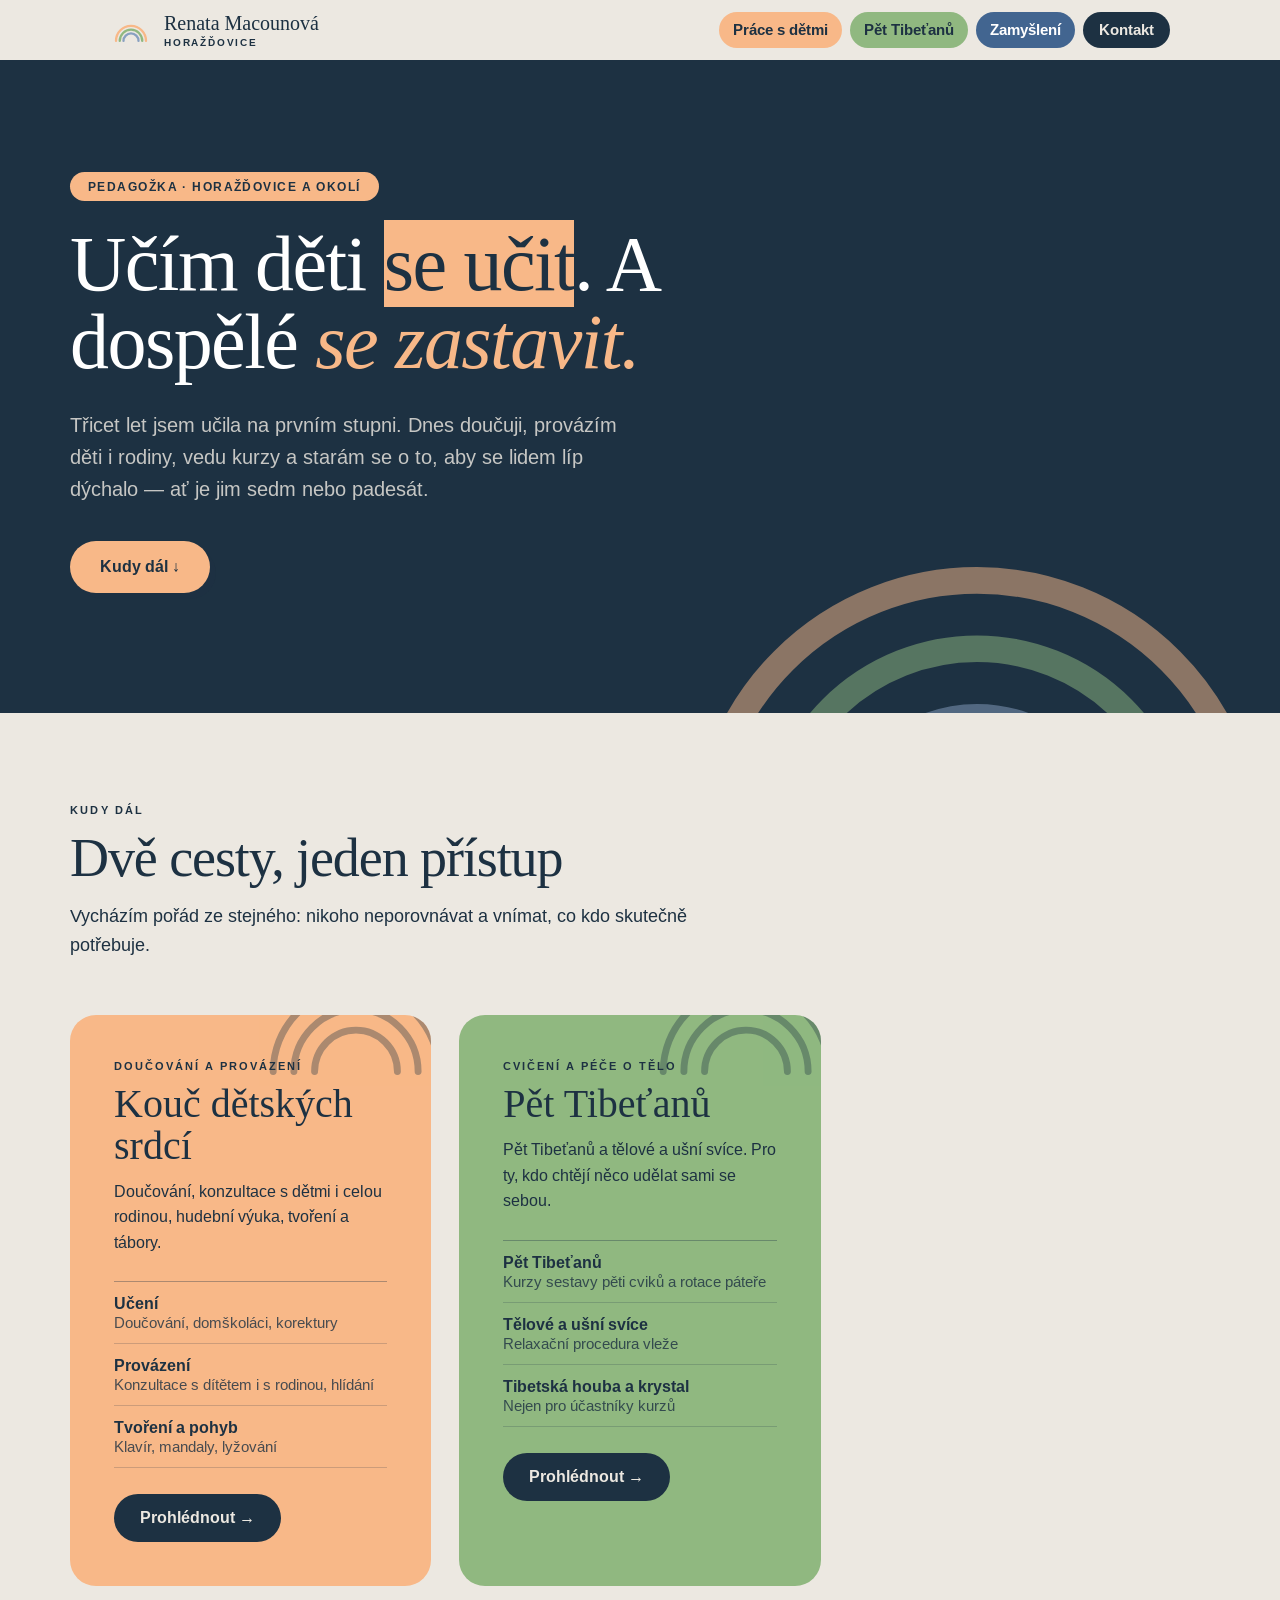
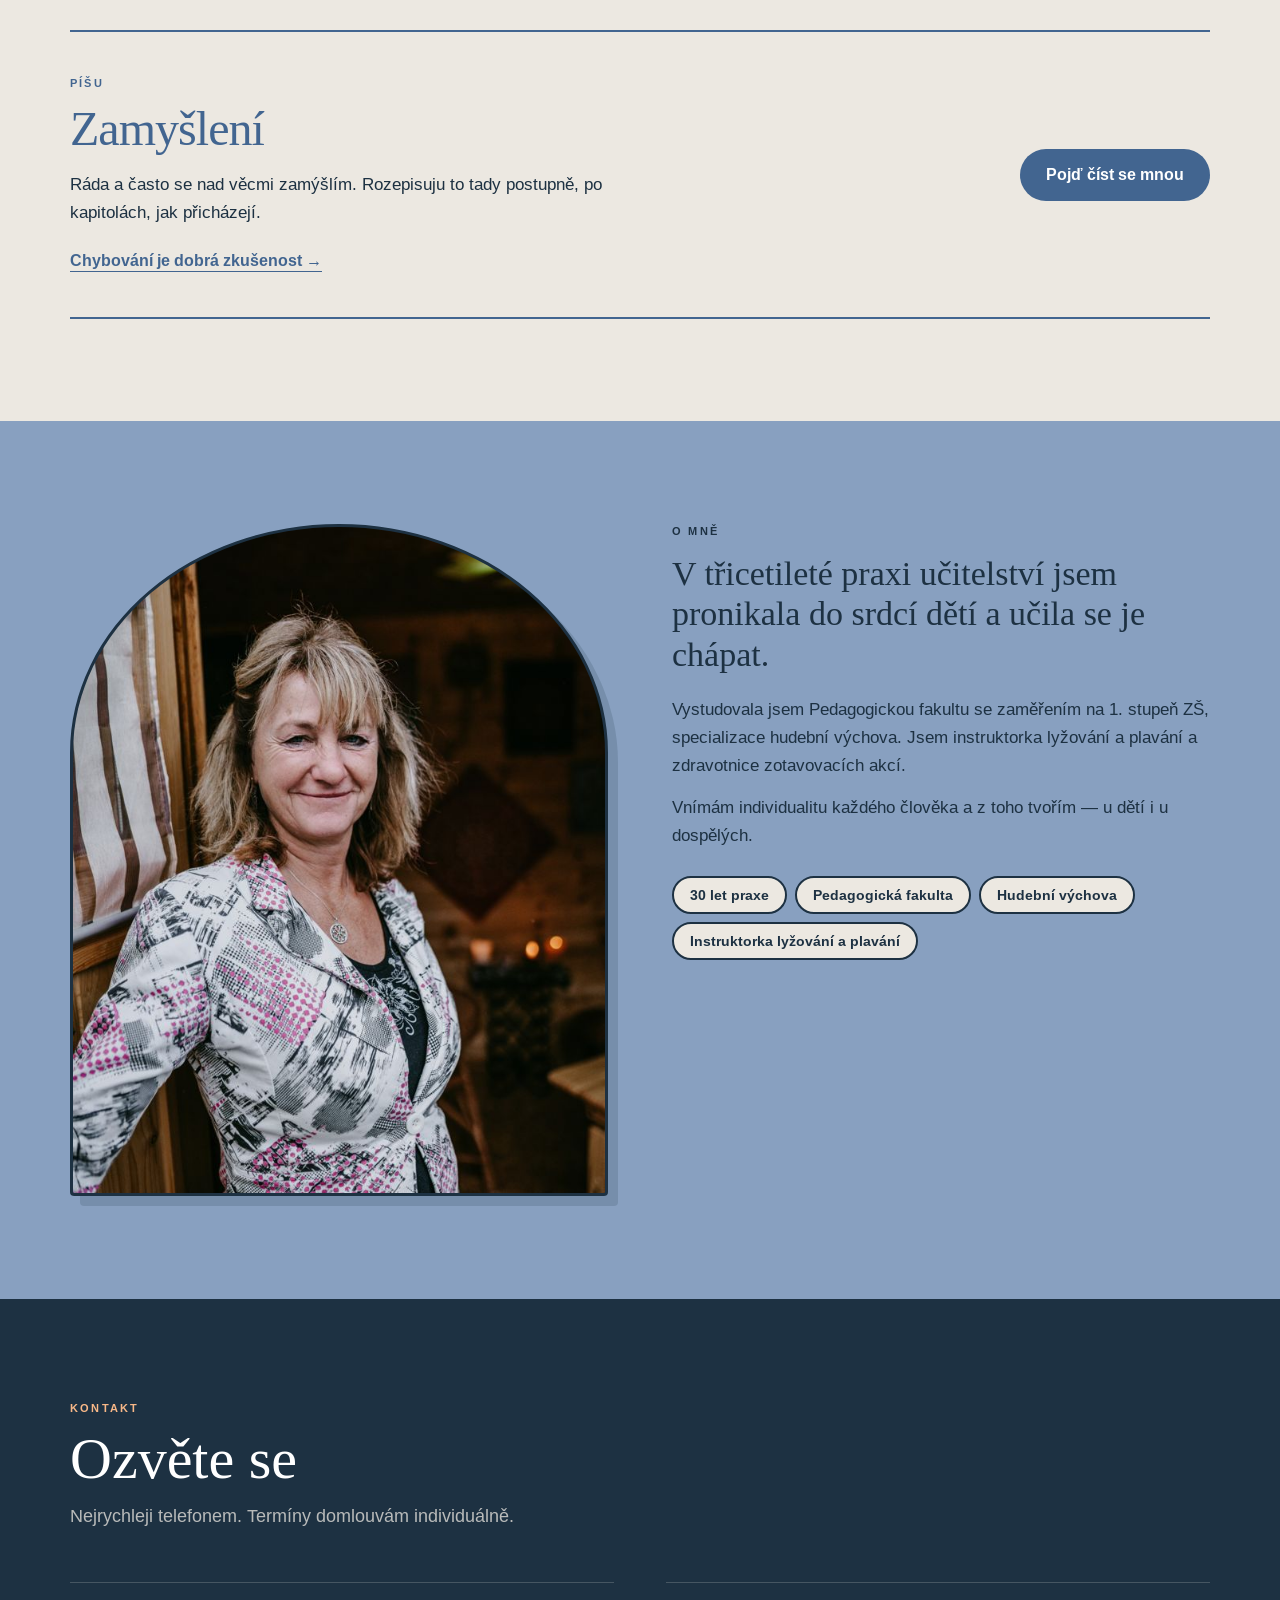
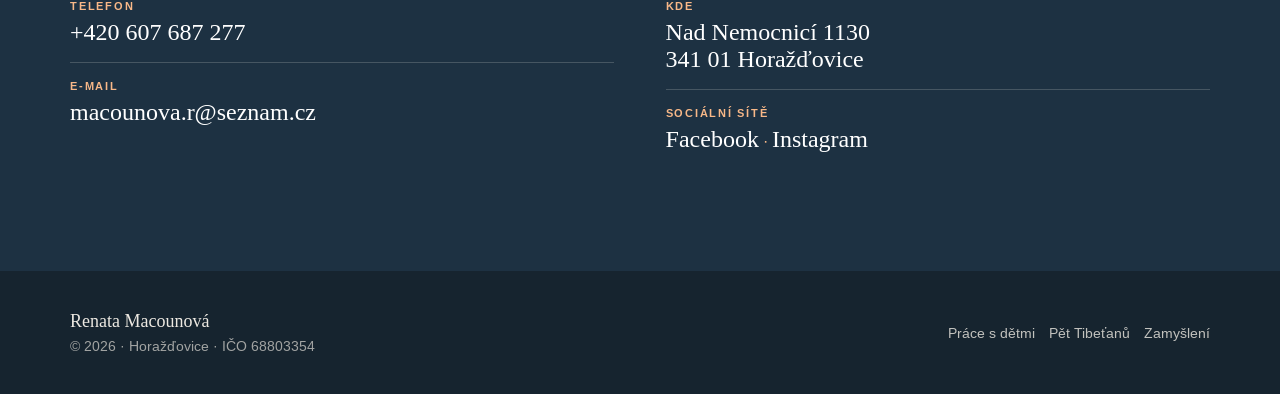
==== index.html @ 1b12e9e0 "Add Chybování excerpt and rename third-book excerpt section" ====
<!DOCTYPE html>
<html lang="cs">
<head>
<meta charset="utf-8">
<meta name="viewport" content="width=device-width, initial-scale=1">
<title>Renata Macounová — Horažďovice</title>
<meta name="description" content="Renata Macounová, Horažďovice. Doučování a provázení dětí, konzultace pro rodiny, kurzy Pěti Tibeťanů a tělové svíce. 30 let pedagogické praxe.">
<link rel="canonical" href="https://renatamacounova.cz/">
<meta property="og:title" content="Renata Macounová — Horažďovice">
<meta property="og:description" content="Renata Macounová, Horažďovice. Doučování a provázení dětí, konzultace pro rodiny, kurzy Pěti Tibeťanů a tělové svíce. 30 let pedagogické praxe.">
<meta property="og:url" content="https://renatamacounova.cz/">
<meta property="og:type" content="website">
<link rel="preconnect" href="https://fonts.googleapis.com">
<link rel="preconnect" href="https://fonts.gstatic.com" crossorigin>
<link href="https://fonts.googleapis.com/css2?family=Tinos:ital,wght@0,400;0,700;1,400;1,700&family=Arimo:wght@400;500;600;700&display=swap" rel="stylesheet">
<link rel="stylesheet" href="/assets/css/style.css">
</head>
<body>
<div class="view" data-view="home">

<div>
  <nav style="position:sticky;top:0;z-index:60;background:#ECE8E1;border-bottom:2px solid #1D3142">
    <div style="max-width:1140px;margin:0 auto;padding:12px clamp(18px,4vw,40px);display:flex;align-items:center;justify-content:space-between;gap:20px;flex-wrap:wrap">
      <a href="/" style="display:flex;align-items:center;gap:12px">
        <svg viewBox="0 0 200 120" style="width:42px;height:25px;flex:none" aria-hidden="true">
          <g fill="none" stroke-width="11" stroke-linecap="round">
            <path d="M28 110 A72 72 0 0 1 172 110" stroke="#F8B888"></path>
            <path d="M46 110 A54 54 0 0 1 154 110" stroke="#90B880"></path>
            <path d="M64 110 A36 36 0 0 1 136 110" stroke="#88A0C0"></path>
          </g>
        </svg>
        <span style="font-family:Tinos,serif;font-size:20px;line-height:1.1">Renata Macounová<span style="display:block;font-family:Arimo,sans-serif;font-size:10px;font-weight:700;letter-spacing:.18em;text-transform:uppercase;margin-top:3px">Horažďovice</span></span>
      </a>
      <ul style="display:flex;align-items:center;gap:8px;flex-wrap:wrap">
        <li><a href="/kouc-detskych-srdci/" style="display:block;padding:9px 14px;font-size:14.5px;font-weight:600;border-radius:100px;background:#F8B888">Práce s dětmi</a></li>
        <li><a href="/pet-tibetanu/" style="display:block;padding:9px 14px;font-size:14.5px;font-weight:600;border-radius:100px;background:#90B880">Pět Tibeťanů</a></li>
        <li><a href="/zamysleni/" style="display:block;padding:9px 14px;font-size:14.5px;font-weight:600;border-radius:100px;background:#426590;color:#fff">Zamyšlení</a></li>
        <li><a href="#kontakt-h" style="display:block;padding:9px 16px;font-size:14.5px;font-weight:600;border-radius:100px;background:#1D3142;color:#ECE8E1">Kontakt</a></li>
      </ul>
    </div>
  </nav>

  <header style="background:#1D3142;color:#ECE8E1;position:relative;overflow:hidden;padding:clamp(56px,9vw,110px) clamp(20px,5vw,48px) clamp(64px,10vw,120px)">
    <svg viewBox="0 0 200 120" style="position:absolute;right:-6vw;bottom:-14vw;width:min(760px,62vw);opacity:.5;pointer-events:none" aria-hidden="true">
        <g fill="none" stroke-width="7" stroke-linecap="round">
          <path d="M28 110 A72 72 0 0 1 172 110" stroke="#F8B888"></path>
          <path d="M46 110 A54 54 0 0 1 154 110" stroke="#90B880"></path>
          <path d="M64 110 A36 36 0 0 1 136 110" stroke="#88A0C0"></path>
        </g>
      </svg>
    
    <div style="max-width:1140px;margin:0 auto;position:relative;z-index:2">
      <span style="display:inline-block;background:#F8B888;color:#1D3142;border-radius:100px;padding:7px 18px;font-size:12px;font-weight:700;letter-spacing:.12em;text-transform:uppercase;margin-bottom:24px">Pedagožka · Horažďovice a okolí</span>
      <h1 style="font-family:Tinos,serif;font-weight:400;font-size:clamp(38px,7.4vw,78px);line-height:1;letter-spacing:-.02em;max-width:16ch;color:#fff">Učím děti <span style="background:#F8B888;color:#1D3142">se učit</span>. A dospělé <em style="color:#F8B888">se zastavit.</em></h1>
      <p style="font-size:clamp(17px,2vw,20px);line-height:1.6;max-width:52ch;color:rgba(236,232,225,.82);margin-top:28px">Třicet let jsem učila na prvním stupni. Dnes doučuji, provázím děti i rodiny, vedu kurzy a starám se o to, aby se lidem líp dýchalo — ať je jim sedm nebo padesát.</p>
      <a href="#vetve" style="display:inline-block;margin-top:36px;background:#F8B888;color:#1D3142;padding:16px 30px;font-weight:700;font-size:16px;border-radius:100px;box-shadow:6px 6px 0 rgba(29,49,66,.22)">Kudy dál ↓</a>
    </div>
  </header>

  <section id="vetve" style="padding:clamp(52px,7vw,92px) clamp(20px,5vw,48px) 0">
    <div style="max-width:1140px;margin:0 auto">
      <div style="max-width:640px">
        <div style="font-size:11px;font-weight:700;letter-spacing:.2em;text-transform:uppercase;margin-bottom:14px">Kudy dál</div>
        <h2 style="font-family:Tinos,serif;font-weight:400;font-size:clamp(30px,5.2vw,54px);line-height:1.02;letter-spacing:-.02em">Dvě cesty, jeden přístup</h2>
        <p style="font-size:17.5px;line-height:1.65;margin-top:16px">Vycházím pořád ze stejného: nikoho neporovnávat a vnímat, co kdo skutečně potřebuje.</p>
      </div>
    </div>
  </section>

  <section style="padding:clamp(36px,5vw,56px) clamp(20px,5vw,48px) clamp(56px,8vw,104px)">
    <div style="max-width:1140px;margin:0 auto;display:grid;grid-template-columns:repeat(auto-fit,minmax(min(320px,100%),1fr));gap:clamp(18px,2.4vw,28px)">
      <article style="background:#F8B888;padding:clamp(28px,3.6vw,44px);display:flex;flex-direction:column;position:relative;overflow:hidden;border-radius:26px">
        <svg viewBox="0 0 200 120" style="position:absolute;right:-40px;top:-70px;width:230px;opacity:.35;pointer-events:none" aria-hidden="true"><g fill="none" stroke="#1D3142" stroke-width="6" stroke-linecap="round"><path d="M28 110 A72 72 0 0 1 172 110"></path><path d="M46 110 A54 54 0 0 1 154 110"></path><path d="M64 110 A36 36 0 0 1 136 110"></path></g></svg>
        <div style="font-size:11px;font-weight:700;letter-spacing:.18em;text-transform:uppercase;position:relative">Doučování a provázení</div>
        <h3 style="font-family:Tinos,serif;font-weight:400;font-size:clamp(28px,3.6vw,40px);line-height:1.04;margin-top:10px;position:relative">Kouč dětských srdcí</h3>
        <p style="font-size:16px;line-height:1.6;margin-top:12px;max-width:36ch">Doučování, konzultace s dětmi i celou rodinou, hudební výuka, tvoření a tábory.</p>
        <ul style="display:flex;flex-direction:column;margin-top:26px;border-top:1.5px solid rgba(29,49,66,.35)">
          <li style="padding:12px 0;border-bottom:1.5px solid rgba(29,49,66,.2)"><strong style="font-size:15.5px">Učení</strong><span style="display:block;font-size:14.5px;opacity:.8">Doučování, domškoláci, korektury</span></li>
          <li style="padding:12px 0;border-bottom:1.5px solid rgba(29,49,66,.2)"><strong style="font-size:15.5px">Provázení</strong><span style="display:block;font-size:14.5px;opacity:.8">Konzultace s dítětem i s rodinou, hlídání</span></li>
          <li style="padding:12px 0;border-bottom:1.5px solid rgba(29,49,66,.2)"><strong style="font-size:15.5px">Tvoření a pohyb</strong><span style="display:block;font-size:14.5px;opacity:.8">Klavír, mandaly, lyžování</span></li>
        </ul>
        <a href="/kouc-detskych-srdci/" style="margin-top:26px;align-self:flex-start;background:#1D3142;color:#ECE8E1;padding:14px 26px;font-weight:700;font-size:15.5px;border-radius:100px">Prohlédnout →</a>
      </article>
      <article style="background:#90B880;padding:clamp(28px,3.6vw,44px);display:flex;flex-direction:column;position:relative;overflow:hidden;border-radius:26px">
        <svg viewBox="0 0 200 120" style="position:absolute;right:-40px;top:-70px;width:230px;opacity:.35;pointer-events:none" aria-hidden="true"><g fill="none" stroke="#1D3142" stroke-width="6" stroke-linecap="round"><path d="M28 110 A72 72 0 0 1 172 110"></path><path d="M46 110 A54 54 0 0 1 154 110"></path><path d="M64 110 A36 36 0 0 1 136 110"></path></g></svg>
        <div style="font-size:11px;font-weight:700;letter-spacing:.18em;text-transform:uppercase;position:relative">Cvičení a péče o tělo</div>
        <h3 style="font-family:Tinos,serif;font-weight:400;font-size:clamp(28px,3.6vw,40px);line-height:1.04;margin-top:10px;position:relative">Pět Tibeťanů</h3>
        <p style="font-size:16px;line-height:1.6;margin-top:12px;max-width:36ch">Pět Tibeťanů a tělové a ušní svíce. Pro ty, kdo chtějí něco udělat sami se sebou.</p>
        <ul style="display:flex;flex-direction:column;margin-top:26px;border-top:1.5px solid rgba(29,49,66,.35)">
          <li style="padding:12px 0;border-bottom:1.5px solid rgba(29,49,66,.2)"><strong style="font-size:15.5px">Pět Tibeťanů</strong><span style="display:block;font-size:14.5px;opacity:.8">Kurzy sestavy pěti cviků a rotace páteře</span></li>
          <li style="padding:12px 0;border-bottom:1.5px solid rgba(29,49,66,.2)"><strong style="font-size:15.5px">Tělové a ušní svíce</strong><span style="display:block;font-size:14.5px;opacity:.8">Relaxační procedura vleže</span></li>
          <li style="padding:12px 0;border-bottom:1.5px solid rgba(29,49,66,.2)"><strong style="font-size:15.5px">Tibetská houba a krystal</strong><span style="display:block;font-size:14.5px;opacity:.8">Nejen pro účastníky kurzů</span></li>
        </ul>
        <a href="/pet-tibetanu/" style="margin-top:26px;align-self:flex-start;background:#1D3142;color:#ECE8E1;padding:14px 26px;font-weight:700;font-size:15.5px;border-radius:100px">Prohlédnout →</a>
      </article>
      <aside class="reading-banner" aria-labelledby="reading-title">
        <div><div class="reading-label">Píšu</div><h2 id="reading-title">Zamyšlení</h2><p>Ráda a často se nad věcmi zamýšlím. Rozepisuju to tady postupně, po kapitolách, jak přicházejí.</p><a class="reading-latest" href="/zamysleni/chybovani-je-dobra-zkusenost/">Chybování je dobrá zkušenost →</a></div>
        <a class="reading-button" href="/zamysleni/">Pojď číst se mnou</a>
      </aside>
    </div>
  </section>

  <section style="background:#88A0C0;padding:clamp(56px,8vw,104px) clamp(20px,5vw,48px)">
    <div style="max-width:1140px;margin:0 auto;display:grid;grid-template-columns:repeat(auto-fit,minmax(280px,1fr));gap:clamp(28px,5vw,64px);align-items:start">
      <div style="border-radius:50% 50% 4px 4px / 34% 34% 4px 4px;overflow:hidden;aspect-ratio:4/5;background:#1D3142;border:3px solid #1D3142;box-shadow:10px 10px 0 rgba(29,49,66,.16)">
        <img src="/assets/img/renata-macounova.jpg" alt="Renata Macounová" style="width:100%;height:100%;object-fit:cover">
      </div>
      <div>
        <div style="font-size:11px;font-weight:700;letter-spacing:.2em;text-transform:uppercase;margin-bottom:16px">O mně</div>
        <p style="font-family:Tinos,serif;font-size:clamp(23px,3.2vw,34px);line-height:1.2">V třicetileté praxi učitelství jsem pronikala do srdcí dětí a učila se je chápat.</p>
        <p style="font-size:17px;line-height:1.65;margin-top:20px">Vystudovala jsem Pedagogickou fakultu se zaměřením na 1. stupeň ZŠ, specializace hudební výchova. Jsem instruktorka lyžování a plavání a zdravotnice zotavovacích akcí.</p>
        <p style="font-size:17px;line-height:1.65;margin-top:14px">Vnímám individualitu každého člověka a z toho tvořím — u dětí i u dospělých.</p>
        <div style="display:flex;flex-wrap:wrap;gap:8px;margin-top:26px">
          <span style="background:#ECE8E1;padding:9px 16px;font-size:14px;font-weight:700;border-radius:100px;border:2px solid #1D3142">30 let praxe</span>
          <span style="background:#ECE8E1;padding:9px 16px;font-size:14px;font-weight:700;border-radius:100px;border:2px solid #1D3142">Pedagogická fakulta</span>
          <span style="background:#ECE8E1;padding:9px 16px;font-size:14px;font-weight:700;border-radius:100px;border:2px solid #1D3142">Hudební výchova</span>
          <span style="background:#ECE8E1;padding:9px 16px;font-size:14px;font-weight:700;border-radius:100px;border:2px solid #1D3142">Instruktorka lyžování a plavání</span>
        </div>
      </div>
    </div>
  </section>

  <section id="kontakt-h" style="background:#1D3142;color:#ECE8E1;padding:clamp(56px,8vw,104px) clamp(20px,5vw,48px)">
    <div style="max-width:1140px;margin:0 auto">
      <div style="font-size:11px;font-weight:700;letter-spacing:.2em;text-transform:uppercase;color:#F8B888;margin-bottom:14px">Kontakt</div>
      <h2 style="font-family:Tinos,serif;font-weight:400;font-size:clamp(32px,5.6vw,58px);line-height:1.02;color:#fff">Ozvěte se</h2>
      <p style="font-size:17.5px;line-height:1.6;color:rgba(236,232,225,.75);margin-top:14px">Nejrychleji telefonem. Termíny domlouvám individuálně.</p>
      <div style="display:grid;grid-template-columns:repeat(auto-fit,minmax(280px,1fr));gap:clamp(24px,4vw,56px);margin-top:clamp(32px,5vw,52px)">
        <div>
          <div style="padding:16px 0;border-top:1.5px solid rgba(236,232,225,.2)"><div style="font-size:11px;font-weight:700;letter-spacing:.16em;text-transform:uppercase;color:#F8B888;margin-bottom:6px">Telefon</div><a href="tel:+420607687277" style="font-family:Tinos,serif;font-size:24px;color:#fff">+420 607 687 277</a></div>
          <div style="padding:16px 0;border-top:1.5px solid rgba(236,232,225,.2)"><div style="font-size:11px;font-weight:700;letter-spacing:.16em;text-transform:uppercase;color:#F8B888;margin-bottom:6px">E-mail</div><a href="mailto:macounova.r@seznam.cz" style="font-family:Tinos,serif;font-size:24px;color:#fff">macounova.r@seznam.cz</a></div>
        </div>
        <div>
          <div style="padding:16px 0;border-top:1.5px solid rgba(236,232,225,.2)"><div style="font-size:11px;font-weight:700;letter-spacing:.16em;text-transform:uppercase;color:#F8B888;margin-bottom:6px">Kde</div><span style="font-family:Tinos,serif;font-size:24px;color:#fff">Nad Nemocnicí 1130<br>341 01 Horažďovice</span></div>
          <div style="padding:16px 0;border-top:1.5px solid rgba(236,232,225,.2)"><div style="font-size:11px;font-weight:700;letter-spacing:.16em;text-transform:uppercase;color:#F8B888;margin-bottom:6px">Sociální sítě</div><a href="https://www.facebook.com/profile.php?id=61556597122167" style="font-family:Tinos,serif;font-size:24px;color:#fff">Facebook</a><span style="color:#F8B888"> · </span><a href="https://www.instagram.com/kouc_detskych_srdci" style="font-family:Tinos,serif;font-size:24px;color:#fff">Instagram</a></div>
        </div>
      </div>
    </div>
  </section>

  <footer style="background:#16242F;color:rgba(236,232,225,.65);padding:40px clamp(20px,5vw,48px);font-size:14px">
    <div style="max-width:1140px;margin:0 auto;display:flex;flex-wrap:wrap;gap:18px;justify-content:space-between;align-items:center">
      <div>
        <div style="font-family:Tinos,serif;font-size:18px;color:#ECE8E1">Renata Macounová</div>
        <div style="margin-top:6px">© 2026 · Horažďovice · IČO 68803354</div>
      </div>
      <div style="display:flex;gap:14px;flex-wrap:wrap"><a href="/kouc-detskych-srdci/" style="color:rgba(236,232,225,.8)">Práce s dětmi</a><a href="/pet-tibetanu/" style="color:rgba(236,232,225,.8)">Pět Tibeťanů</a><a href="/zamysleni/" style="color:rgba(236,232,225,.8)">Zamyšlení</a></div>
    </div>
  </footer>
</div>

</div>

<script src="/assets/js/latest-excerpt.js" defer></script>
</body>
</html>
---- assets/css/style.css ----
*{box-sizing:border-box}
body{margin:0;font-family:Arimo,sans-serif;color:#1D3142;background:#ECE8E1;-webkit-font-smoothing:antialiased}
a{text-decoration:none;color:inherit}
img{max-width:100%}
button{font:inherit;cursor:pointer}
.view[hidden]{display:none}
ul,ol{list-style:none;margin:0;padding:0}
li{margin:0}
h1,h2,h3,p,figure,blockquote{margin:0}

/* Zamyšlení: umbrella palette, independent of the two service branches. */
.branch-zamysleni,.reading-banner{--accent:#426590;--accent-light:#7EA4CE;--muted:#61707B}
.reading-banner{grid-column:1/-1;border-block:2px solid var(--accent);padding:clamp(28px,4vw,44px) 0;margin-top:16px;display:flex;align-items:center;justify-content:space-between;gap:32px}
.reading-label{font-size:11px;font-weight:700;letter-spacing:.2em;text-transform:uppercase;color:var(--accent);display:block;margin-bottom:14px}
.reading-banner h2,.branch-zamysleni h1,.branch-zamysleni h2{font-family:Tinos,serif;font-weight:400;line-height:1.05;letter-spacing:-.02em}
.reading-banner h2{font-size:clamp(32px,4.5vw,48px);color:var(--accent)}
.reading-banner p{font-size:17px;line-height:1.65;max-width:60ch;margin-top:16px}
.reading-latest{display:inline-block;color:var(--accent);text-decoration:underline;text-underline-offset:5px;line-height:1.5;margin-top:22px;font-weight:600}
.reading-button{display:inline-block;flex:none;background:var(--accent);color:#fff;padding:16px 26px;border-radius:100px;font-weight:700;text-align:center}
.reading-banner a:focus-visible,.branch-zamysleni a:focus-visible{outline:3px solid var(--accent-light);outline-offset:5px}
.reflection-crosslink{max-width:1236px;margin:0 auto;padding:28px clamp(20px,5vw,48px);line-height:1.6;text-decoration:underline;text-underline-offset:4px}
.reading-shell{max-width:1140px;margin-inline:auto;padding-inline:clamp(20px,5vw,48px)}
.reading-nav{border-bottom:2px solid #1D3142;background:#ECE8E1}
.reading-nav .reading-shell{display:flex;align-items:center;justify-content:space-between;flex-wrap:wrap;gap:20px;padding-block:20px}
.reading-brand{font-family:Tinos,serif;font-size:24px}
.reading-nav ul{display:flex;flex-wrap:wrap;gap:18px;font-size:14.5px;font-weight:600}
.branch-zamysleni h1{font-size:clamp(40px,6vw,68px);max-width:20ch}
.branch-zamysleni h2{font-size:clamp(30px,4.5vw,46px)}
.reading-intro{padding-block:clamp(48px,8vw,88px);display:grid;grid-template-columns:1.1fr .9fr;gap:clamp(28px,5vw,64px);align-items:center}
.reading-mandala{display:block;width:100%;height:auto;aspect-ratio:1;object-fit:cover;border-radius:6px}
.reading-intro-copy>p{max-width:58ch;font-size:clamp(18px,2vw,20px);line-height:1.65;margin-top:24px}
.reading-series{background:#1D3142;color:#ECE8E1;padding-block:clamp(48px,6vw,72px)}
.reading-series-content{max-width:640px;margin-inline:auto}
.reading-series .reading-label,.reading-series .reading-subtitle,.reading-series .reading-prose .reading-closing{color:var(--accent-light)}
.reading-series h2{color:#fff}
.reading-series .reading-prose{color:rgba(236,232,225,.82)}
.reading-subtitle{font-family:Tinos,serif;font-style:italic;font-size:clamp(23px,3vw,30px);margin-top:14px;color:var(--accent)}
.reading-prose{max-width:700px;margin-top:32px;font-size:17.5px;line-height:1.7}
.reading-prose p+p{margin-top:20px}
.reading-prose .reading-closing{font-family:Tinos,serif;font-style:italic;font-size:clamp(24px,3vw,30px);line-height:1.3;color:var(--accent);margin-top:30px}
.reading-list{padding-block:clamp(36px,6vw,64px) clamp(56px,8vw,88px)}
.reading-list ul{margin-top:28px;display:grid;grid-template-columns:repeat(2,minmax(0,1fr));gap:24px}
.reading-card{background:#fff;border-radius:6px;border:1px solid rgba(29,49,66,.1);padding:clamp(24px,3vw,32px)}
.reading-card article{height:100%;display:flex;flex-direction:column;align-items:flex-start}
.reading-card time{font-family:Arimo,sans-serif;font-size:13px;color:var(--muted)}
.reading-card h3{font-family:Tinos,serif;font-size:24px;font-weight:400;line-height:1.2;margin-top:14px}
.reading-card p{font-size:16px;line-height:1.65;margin-block:16px 24px}
.reading-card a{color:var(--accent);font-weight:600;margin-top:auto;padding-block:4px}
.reading-card a:hover,.reading-related a:hover{text-decoration:underline;text-underline-offset:4px}
.reading-article{max-width:640px;margin-inline:auto;padding-block:clamp(48px,8vw,88px) 40px}
.reading-article .reading-prose{max-width:640px;font-size:17px;line-height:1.75}
.reading-article .reading-lead{font-size:17px;line-height:1.75}
.reading-article h1{margin-top:16px}
.reading-author{margin-top:20px;font-size:14px}
.reading-related{max-width:640px;margin:0 auto 64px;border-top:1px solid rgba(29,49,66,.2);padding-top:28px;color:var(--accent);line-height:1.6}
.reading-related h2{margin-bottom:20px}
.reading-date{font-size:14px;line-height:1.6;margin-top:24px}
.reading-prose .reading-lead{font-family:Tinos,serif}
.reading-footer{background:#1D3142;color:#ECE8E1;padding-block:40px;font-size:14px;line-height:1.6}
.reading-footer nav{display:flex;flex-wrap:wrap;gap:14px 24px;margin-top:20px}
@media(max-width:700px){.reading-banner{flex-direction:column;align-items:flex-start;gap:24px}.reading-nav ul{gap:14px 18px}}

@media(max-width:700px){.reading-intro{grid-template-columns:1fr;gap:28px}.reading-mandala{grid-row:1;max-height:420px}.reading-list ul{grid-template-columns:1fr}}
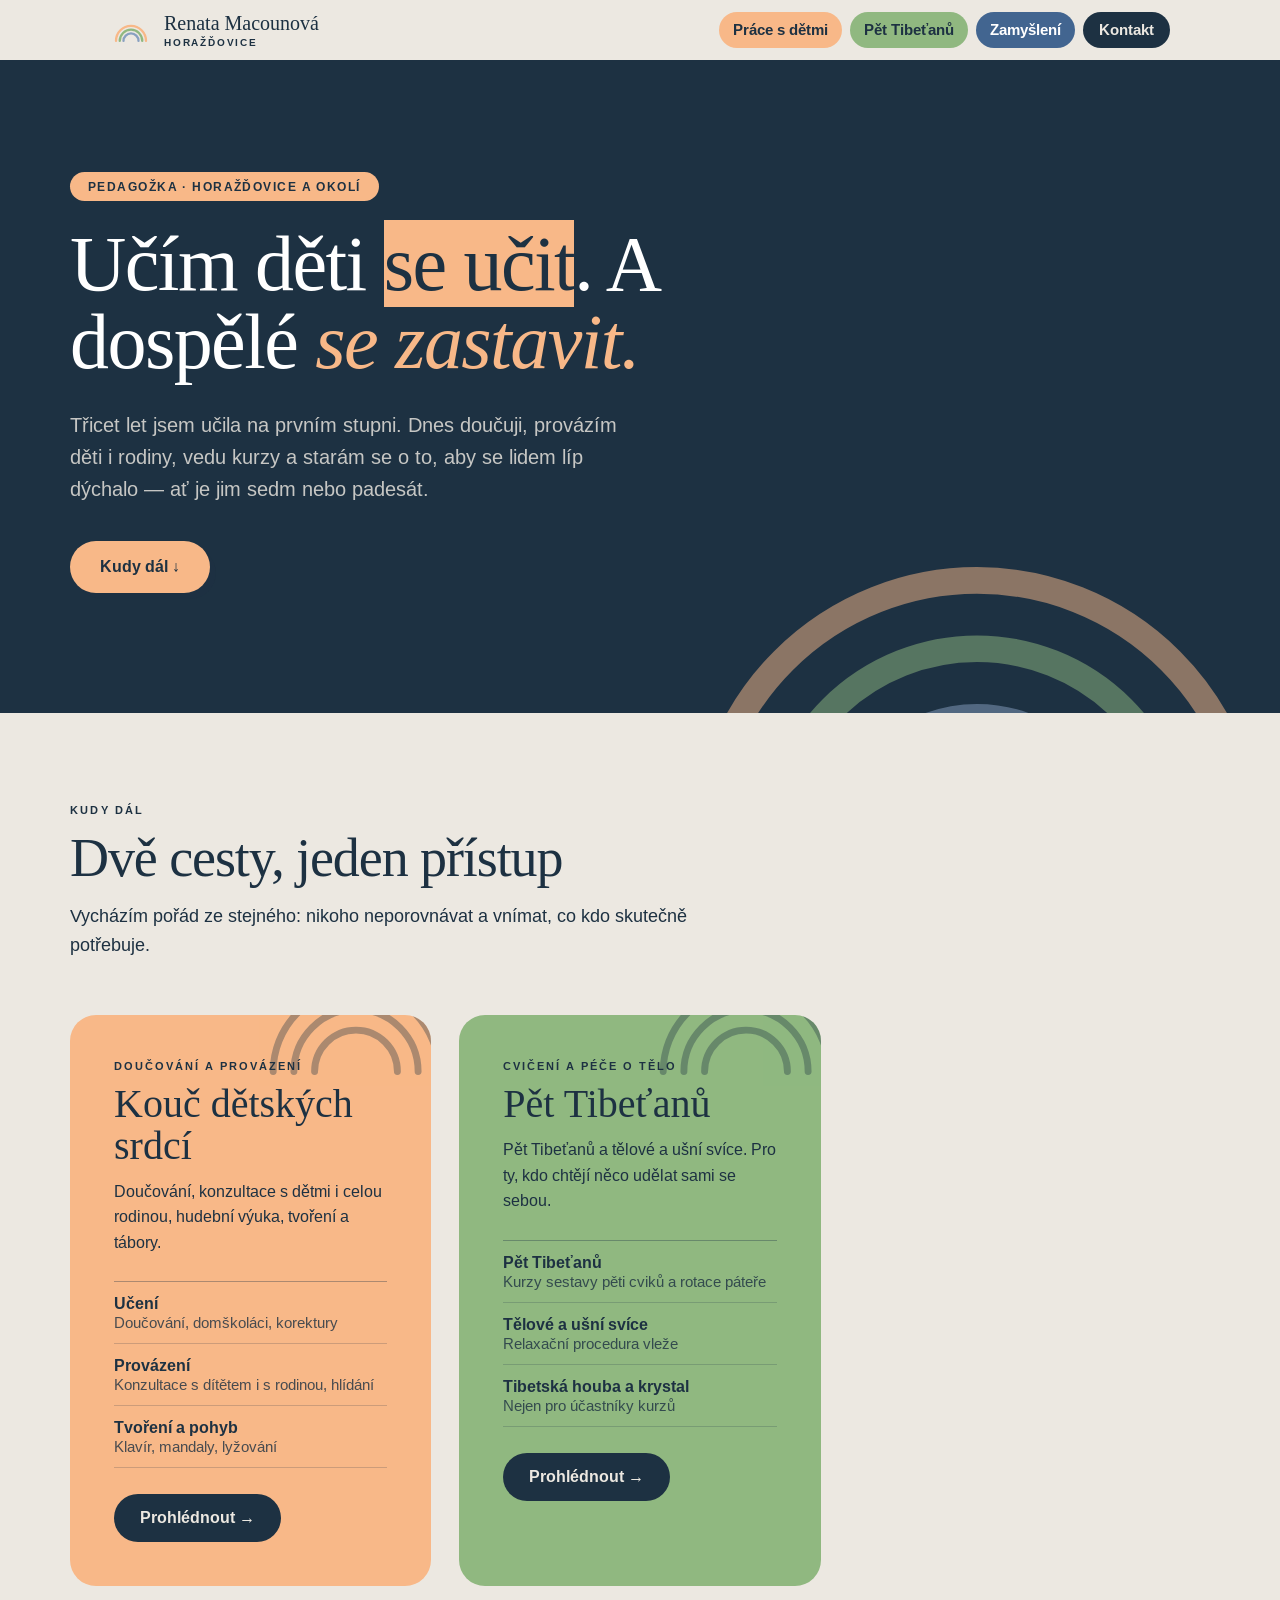
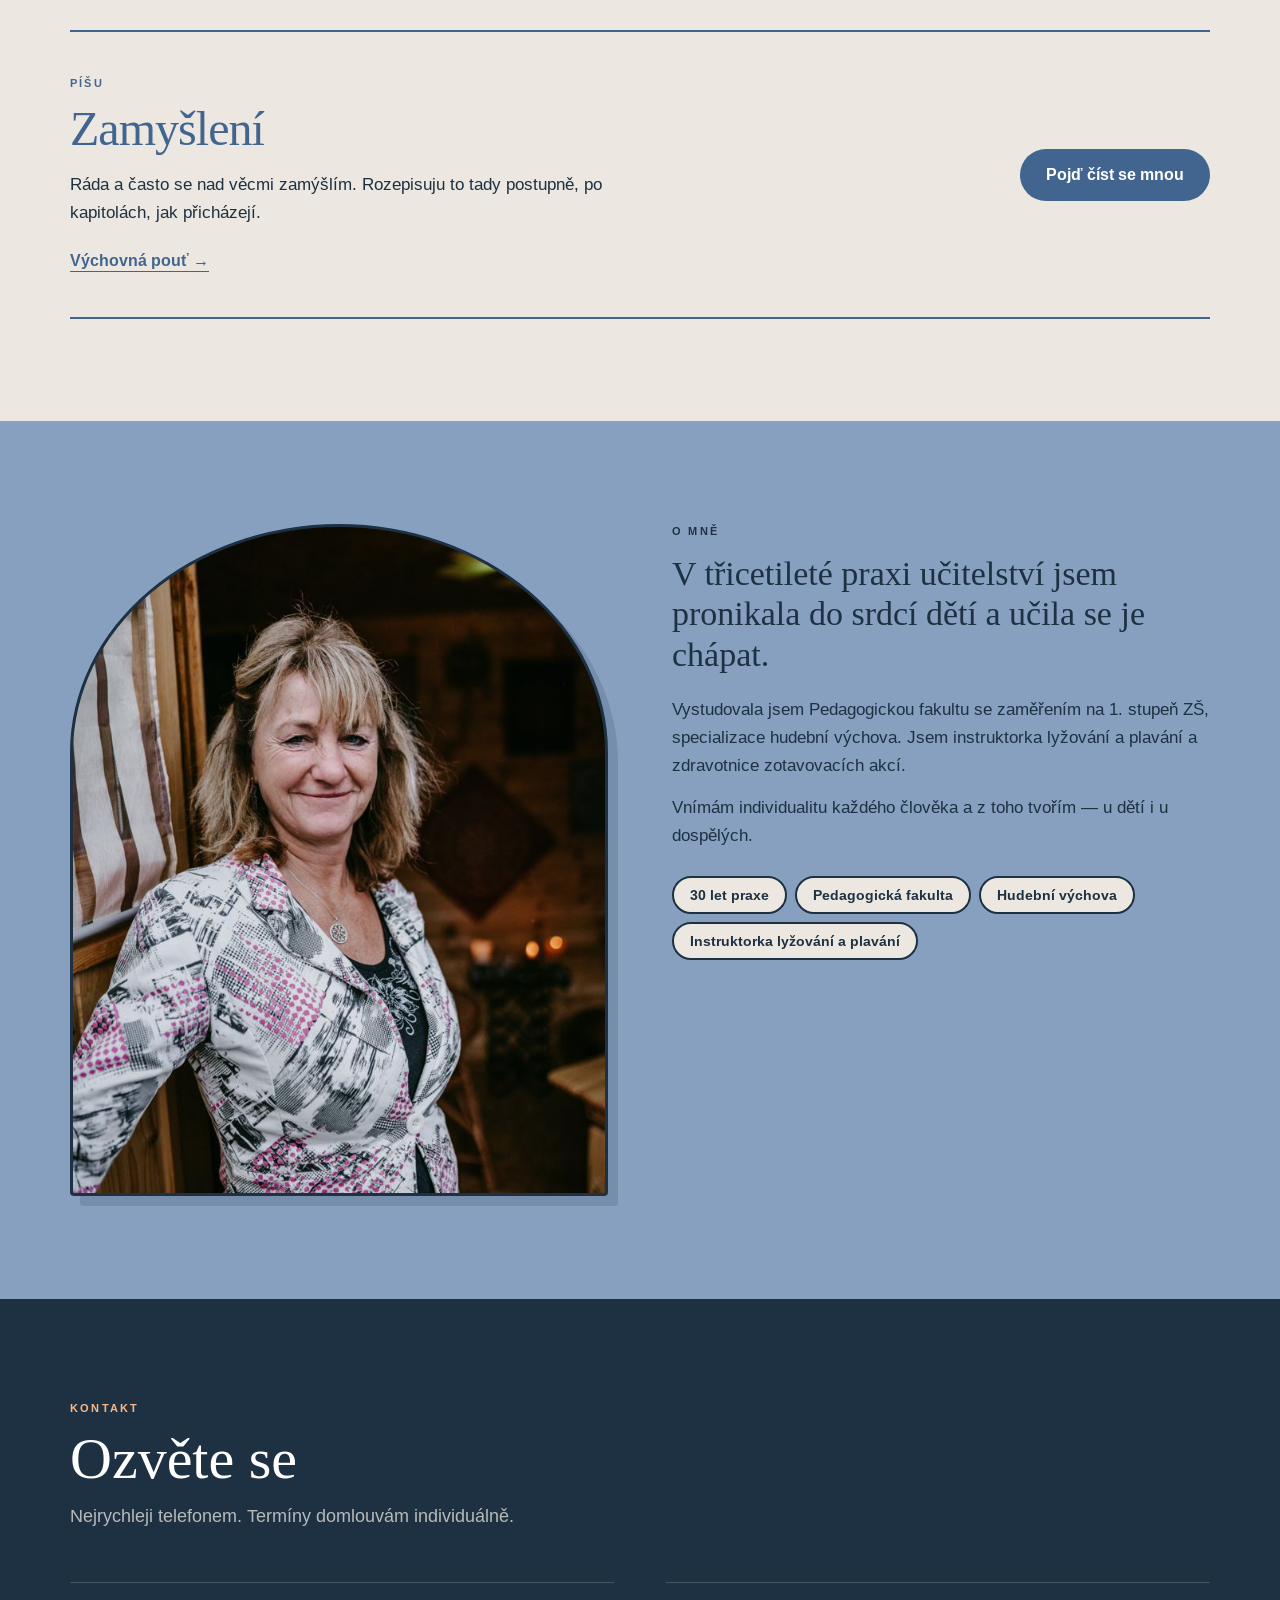
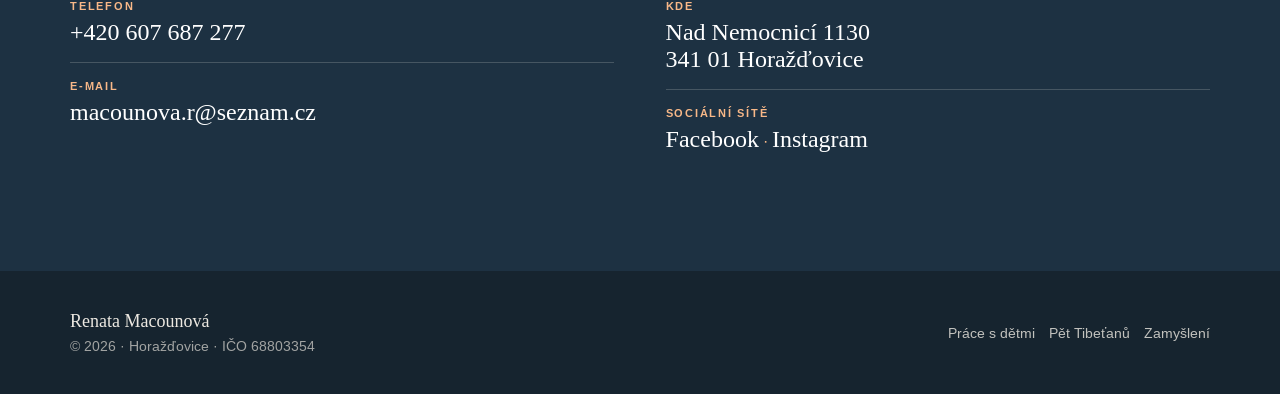
==== commit b4a8c76e: "Add Výchovná pouť excerpt to Zamyšlení" ====
--- a/index.html
+++ b/index.html
@@ -3,16 +3,16 @@
 <head>
 <meta charset="utf-8">
 <meta name="viewport" content="width=device-width, initial-scale=1">
-<title>Renata Macounová — Horažďovice</title>
-<meta name="description" content="Renata Macounová, Horažďovice. Doučování a provázení dětí, konzultace pro rodiny, kurzy Pěti Tibeťanů a tělové svíce. 30 let pedagogické praxe.">
+<title>Renata Macounová — doučování dětí a Pět Tibeťanů | Horažďovice</title>
+<meta name="description" content="Doučování a provázení dětí, konzultace pro rodiny, kurzy Pěti Tibeťanů. 30 let praxe na 1. stupni ZŠ. Horažďovice a okolí, doučování i online.">
 <link rel="canonical" href="https://renatamacounova.cz/">
-<meta property="og:title" content="Renata Macounová — Horažďovice">
-<meta property="og:description" content="Renata Macounová, Horažďovice. Doučování a provázení dětí, konzultace pro rodiny, kurzy Pěti Tibeťanů a tělové svíce. 30 let pedagogické praxe.">
+<meta property="og:title" content="Renata Macounová — doučování dětí a Pět Tibeťanů | Horažďovice">
+<meta property="og:description" content="Doučování a provázení dětí, konzultace pro rodiny, kurzy Pěti Tibeťanů. 30 let praxe na 1. stupni ZŠ. Horažďovice a okolí, doučování i online.">
 <meta property="og:url" content="https://renatamacounova.cz/">
 <meta property="og:type" content="website">
 <link rel="preconnect" href="https://fonts.googleapis.com">
 <link rel="preconnect" href="https://fonts.gstatic.com" crossorigin>
-<link href="https://fonts.googleapis.com/css2?family=Tinos:ital,wght@0,400;0,700;1,400;1,700&family=Arimo:wght@400;500;600;700&display=swap" rel="stylesheet">
+<link href="https://fonts.googleapis.com/css2?family=Tinos:ital,wght@0,400;0,700;1,400;1,700&amp;family=Arimo:wght@400;500;600;700&amp;display=swap" rel="stylesheet">
 <link rel="stylesheet" href="/assets/css/style.css">
 </head>
 <body>
@@ -94,7 +94,7 @@
         <a href="/pet-tibetanu/" style="margin-top:26px;align-self:flex-start;background:#1D3142;color:#ECE8E1;padding:14px 26px;font-weight:700;font-size:15.5px;border-radius:100px">Prohlédnout →</a>
       </article>
       <aside class="reading-banner" aria-labelledby="reading-title">
-        <div><div class="reading-label">Píšu</div><h2 id="reading-title">Zamyšlení</h2><p>Ráda a často se nad věcmi zamýšlím. Rozepisuju to tady postupně, po kapitolách, jak přicházejí.</p><a class="reading-latest" href="/zamysleni/chybovani-je-dobra-zkusenost/">Chybování je dobrá zkušenost →</a></div>
+        <div><div class="reading-label">Píšu</div><h2 id="reading-title">Zamyšlení</h2><p>Ráda a často se nad věcmi zamýšlím. Rozepisuju to tady postupně, po kapitolách, jak přicházejí.</p><a class="reading-latest" href="/zamysleni/vychovna-pout/">Výchovná pouť →</a></div>
         <a class="reading-button" href="/zamysleni/">Pojď číst se mnou</a>
       </aside>
     </div>
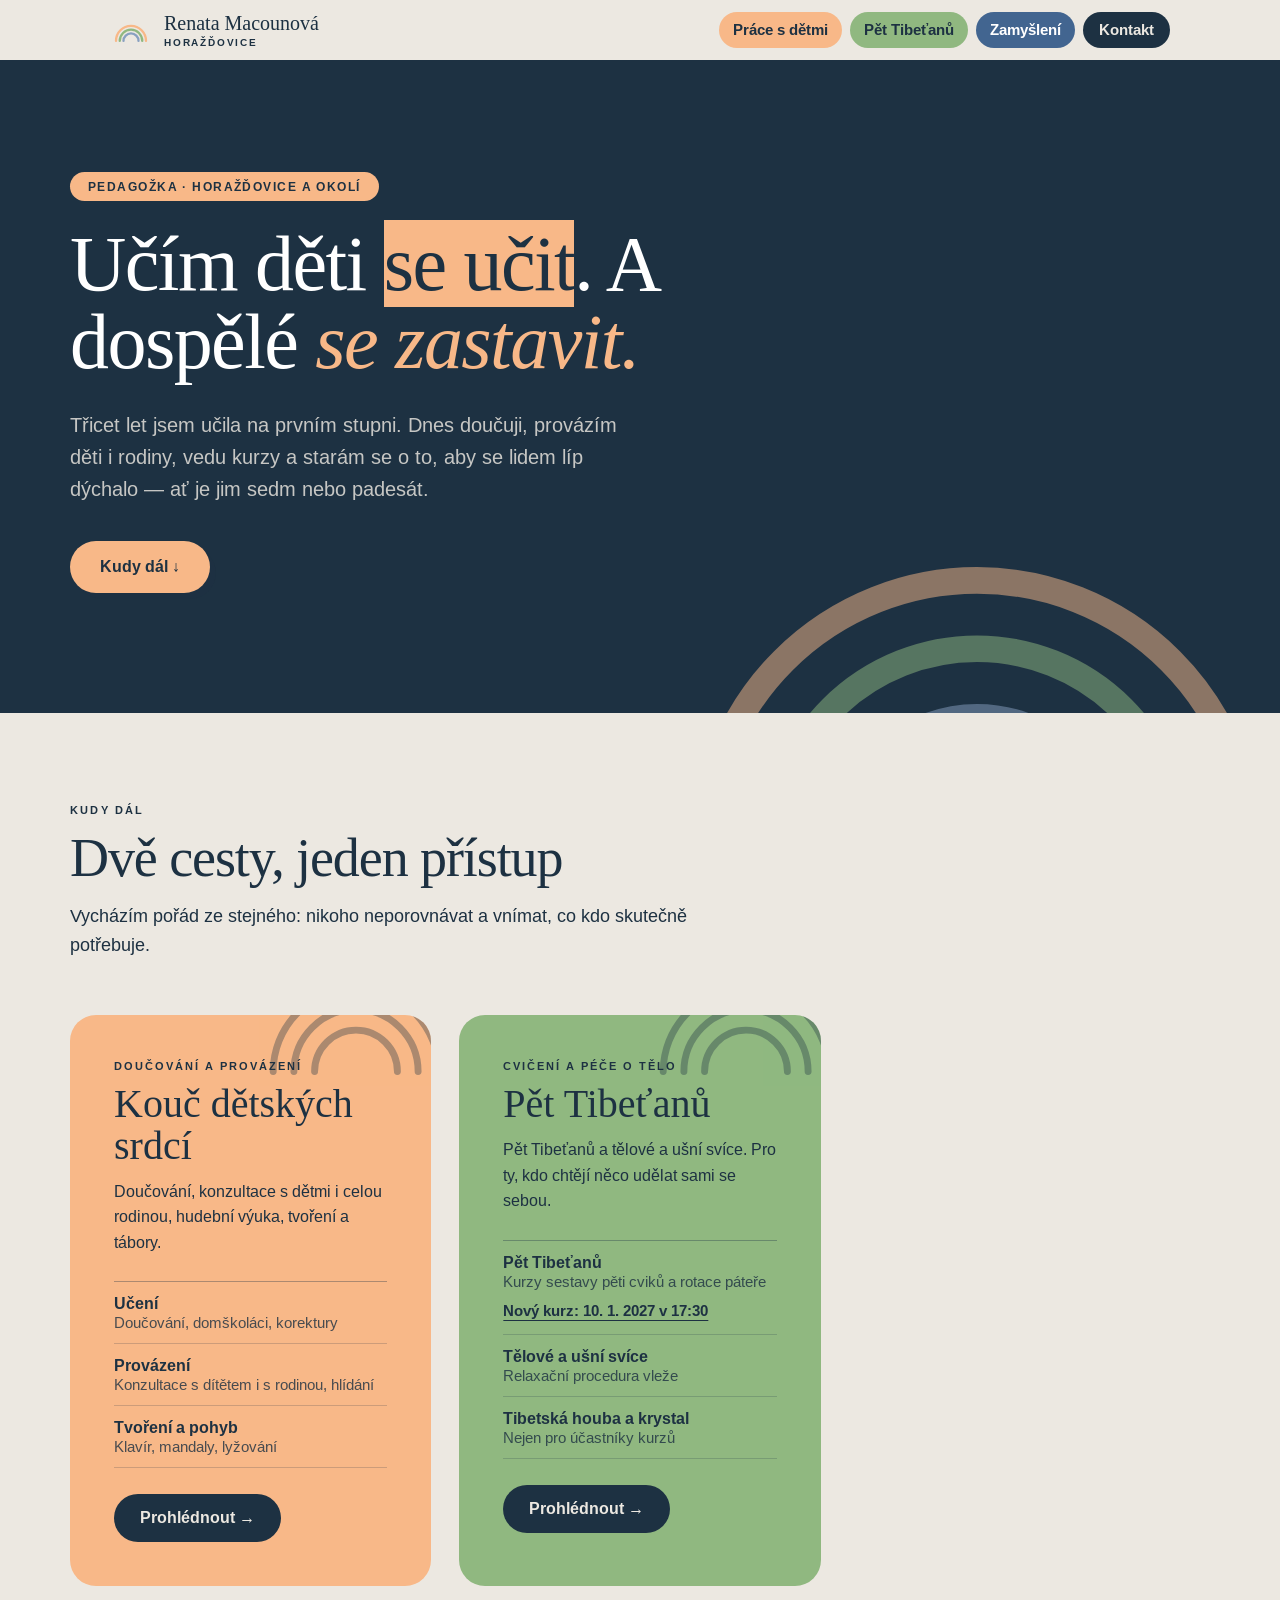
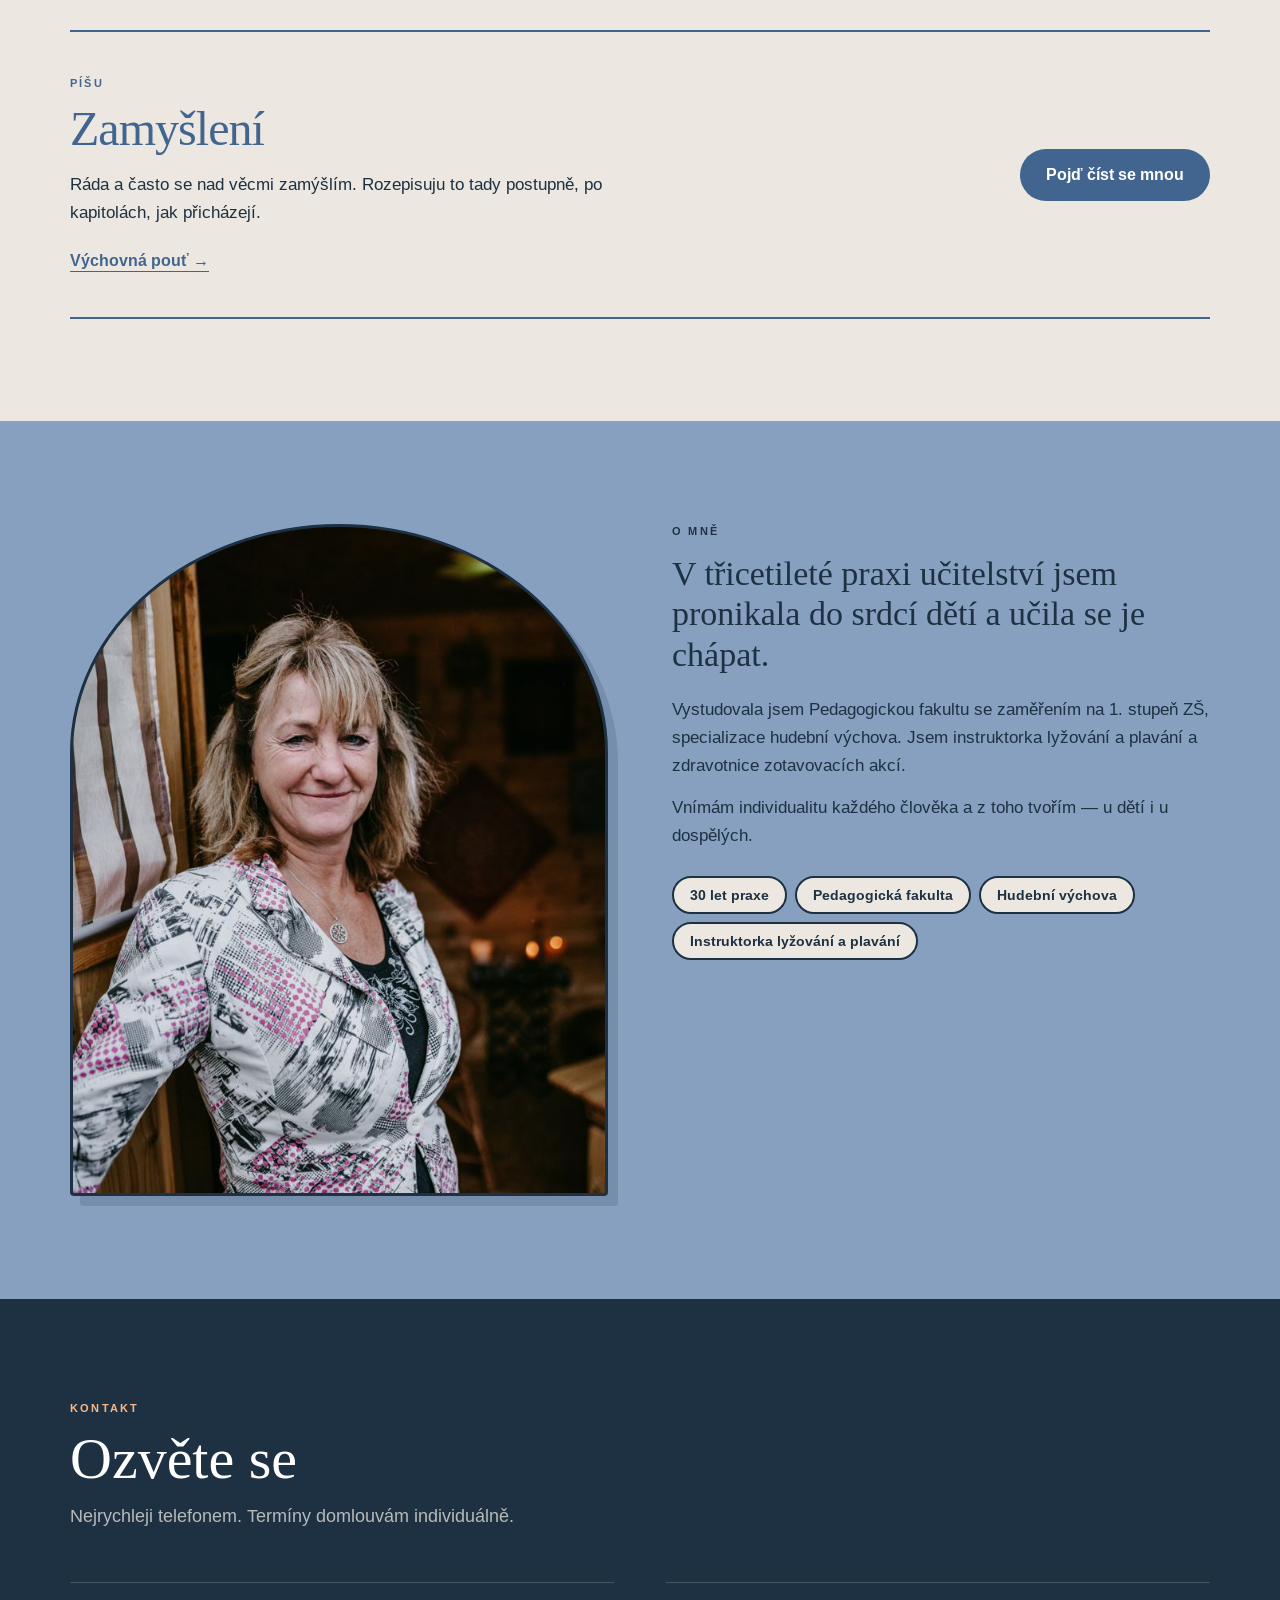
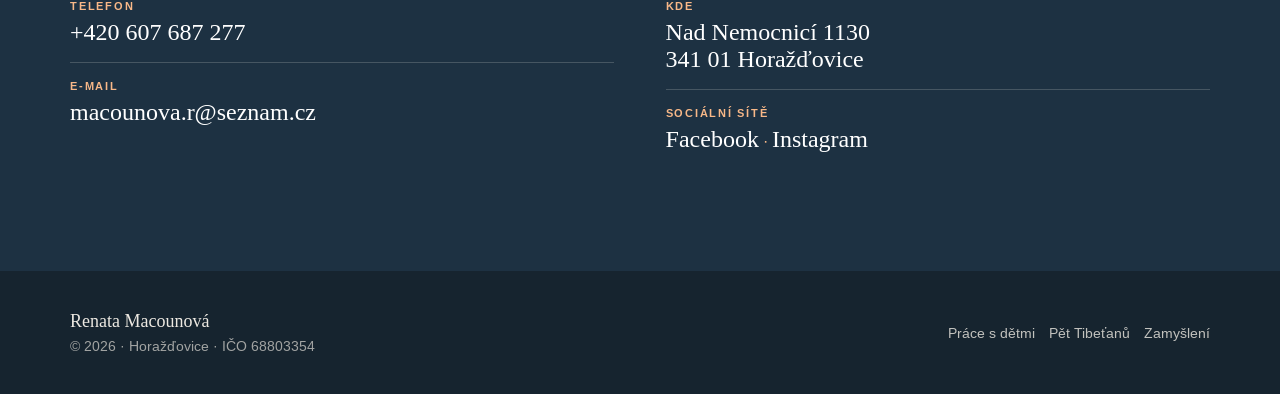
==== commit 6152c2a8: "Add January 2027 Five Tibetans course" ====
--- a/index.html
+++ b/index.html
@@ -87,7 +87,7 @@
         <h3 style="font-family:Tinos,serif;font-weight:400;font-size:clamp(28px,3.6vw,40px);line-height:1.04;margin-top:10px;position:relative">Pět Tibeťanů</h3>
         <p style="font-size:16px;line-height:1.6;margin-top:12px;max-width:36ch">Pět Tibeťanů a tělové a ušní svíce. Pro ty, kdo chtějí něco udělat sami se sebou.</p>
         <ul style="display:flex;flex-direction:column;margin-top:26px;border-top:1.5px solid rgba(29,49,66,.35)">
-          <li style="padding:12px 0;border-bottom:1.5px solid rgba(29,49,66,.2)"><strong style="font-size:15.5px">Pět Tibeťanů</strong><span style="display:block;font-size:14.5px;opacity:.8">Kurzy sestavy pěti cviků a rotace páteře</span></li>
+          <li style="padding:12px 0;border-bottom:1.5px solid rgba(29,49,66,.2)"><strong style="font-size:15.5px">Pět Tibeťanů</strong><span style="display:block;font-size:14.5px;opacity:.8">Kurzy sestavy pěti cviků a rotace páteře</span><a class="course-announcement" href="/pet-tibetanu/#nejblizsi-kurz">Nový kurz: 10. 1. 2027 v 17:30</a></li>
           <li style="padding:12px 0;border-bottom:1.5px solid rgba(29,49,66,.2)"><strong style="font-size:15.5px">Tělové a ušní svíce</strong><span style="display:block;font-size:14.5px;opacity:.8">Relaxační procedura vleže</span></li>
           <li style="padding:12px 0;border-bottom:1.5px solid rgba(29,49,66,.2)"><strong style="font-size:15.5px">Tibetská houba a krystal</strong><span style="display:block;font-size:14.5px;opacity:.8">Nejen pro účastníky kurzů</span></li>
         </ul>
--- a/assets/css/style.css
+++ b/assets/css/style.css
@@ -8,6 +8,26 @@
 ul,ol{list-style:none;margin:0;padding:0}
 li{margin:0}
 h1,h2,h3,p,figure,blockquote{margin:0}
+
+/* Pět Tibeťanů: upcoming course in the existing service palette. */
+.course-section{padding:clamp(28px,4vw,44px) clamp(20px,5vw,48px) 0;scroll-margin-top:120px}
+.course-shell{max-width:1140px;margin-inline:auto}
+.course-card{background:#90B880;color:#1D3142;border-radius:24px;padding:clamp(24px,3.4vw,38px);display:grid;grid-template-columns:160px minmax(0,1fr);gap:clamp(24px,3.4vw,40px)}
+.course-kicker{font-size:11px;font-weight:700;letter-spacing:.16em;text-transform:uppercase;line-height:1.5}
+.course-date{border-right:1.5px solid rgba(29,49,66,.28);padding-right:24px}
+.course-start{display:flex;flex-direction:column;align-items:flex-start;gap:4px;margin-top:10px}
+.course-day{font-family:Tinos,serif;font-size:56px;line-height:1.05;letter-spacing:-.04em;white-space:nowrap}
+.course-year{font-size:17px;line-height:1.4}
+.course-time{font-family:Tinos,serif;font-size:32px;line-height:1.2;margin-top:12px}
+.course-copy h2{font-family:Tinos,serif;font-weight:400;font-size:clamp(30px,3.4vw,40px);line-height:1.05;letter-spacing:-.02em;margin-top:9px}
+.course-meta{font-size:15px;line-height:1.5;margin-top:12px;font-weight:600}
+.course-description{font-size:16px;line-height:1.6;margin-top:14px;max-width:49ch}
+.course-actions{margin-top:22px;display:flex;gap:16px 20px;align-items:center;flex-wrap:wrap}
+.course-button{display:inline-flex;align-items:center;justify-content:center;min-height:48px;border-radius:100px;padding:14px 24px;background:#1D3142;color:#ECE8E1;font-size:15px;font-weight:700;line-height:1.4;text-align:center}
+.course-phone{font-size:15px;text-decoration:underline;text-underline-offset:4px;line-height:1.5}
+.course-announcement{display:block;margin-top:10px;font-size:15px;font-weight:600;line-height:1.5;text-decoration:underline;text-underline-offset:4px}
+.course-card a:focus-visible,.course-announcement:focus-visible{outline:3px solid #1D3142;outline-offset:5px}
+@media(max-width:600px){.course-section{scroll-margin-top:160px}.course-card{grid-template-columns:minmax(0,1fr);gap:22px}.course-date{border-right:0;border-bottom:1.5px solid rgba(29,49,66,.28);padding:0 0 18px}.course-start{display:grid;grid-template-columns:1fr auto;gap:4px 16px;align-items:end}.course-day{font-size:54px}.course-year{grid-column:1;grid-row:2}.course-time{grid-column:2;grid-row:1/3;margin:0;align-self:end;font-size:30px}.course-actions{align-items:flex-start;flex-direction:column;gap:16px}}
 
 /* Zamyšlení: umbrella palette, independent of the two service branches. */
 .branch-zamysleni,.reading-banner{--accent:#426590;--accent-light:#7EA4CE;--muted:#61707B}
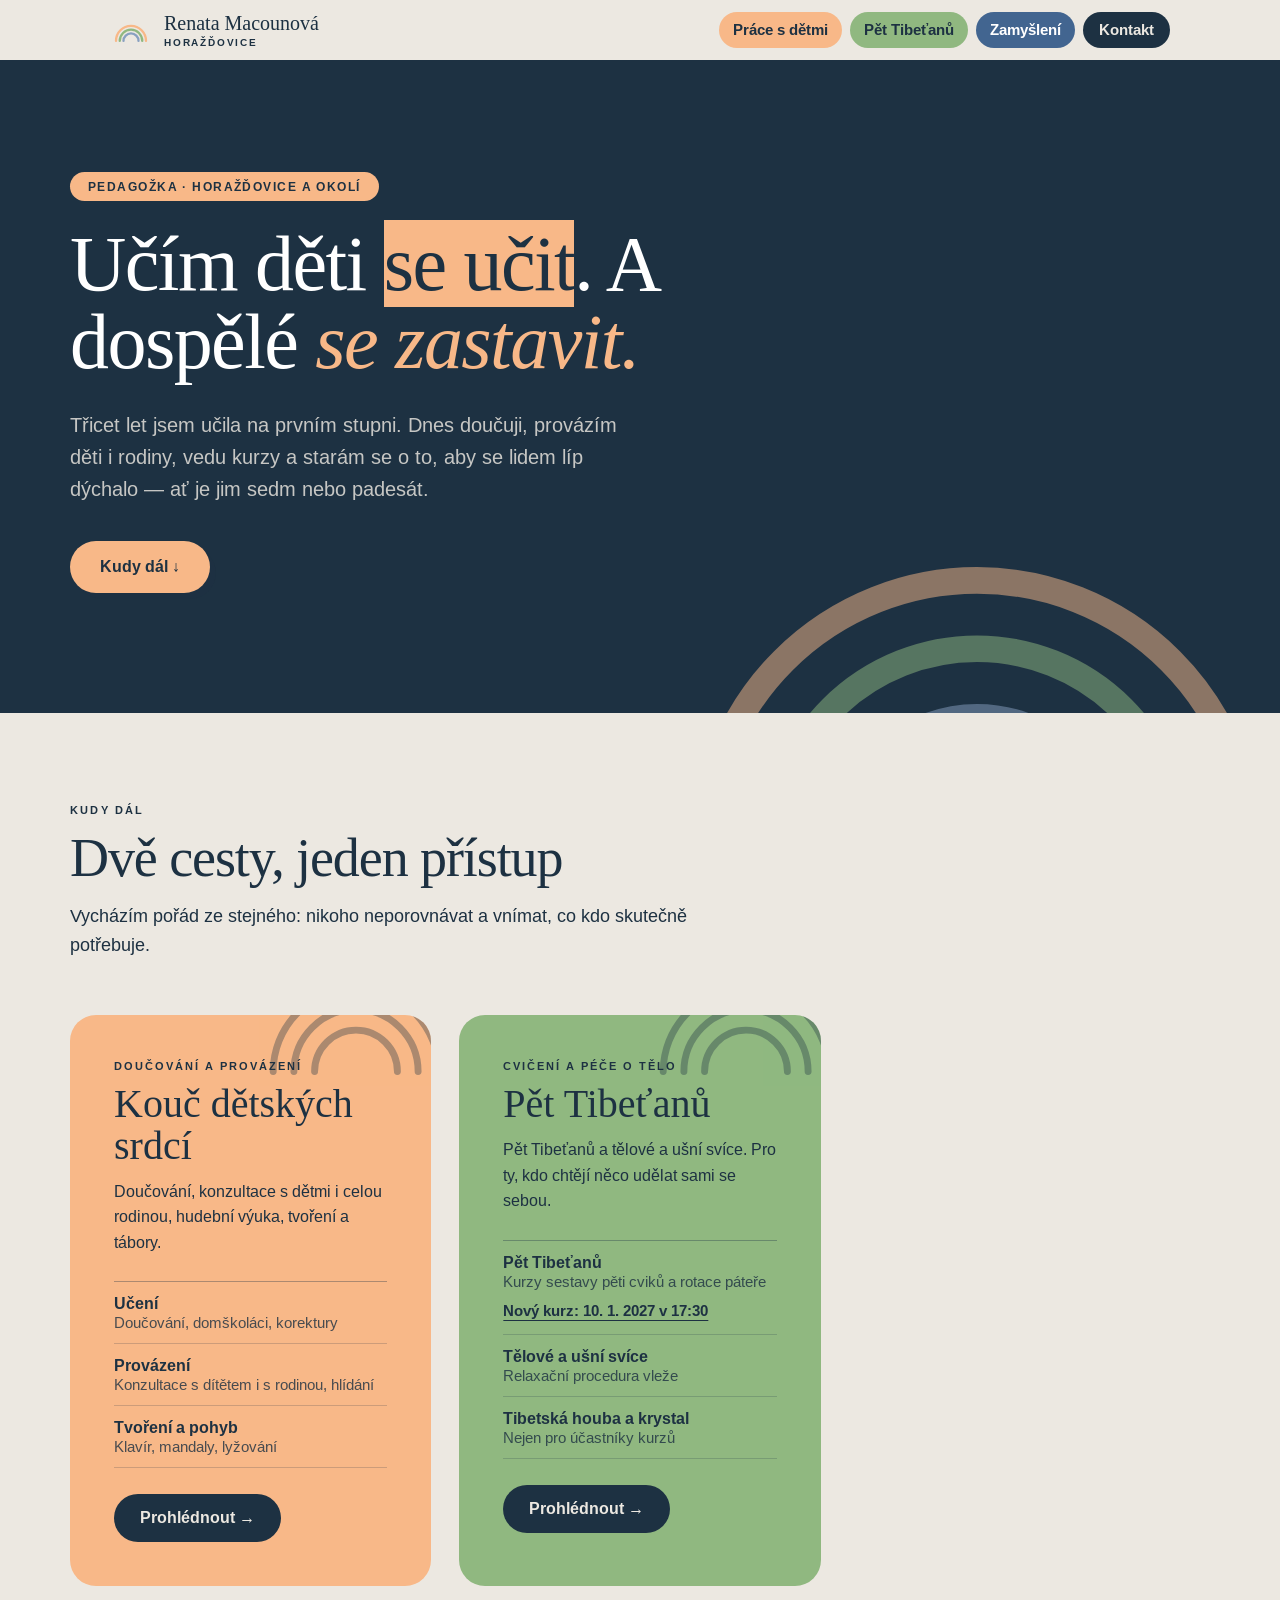
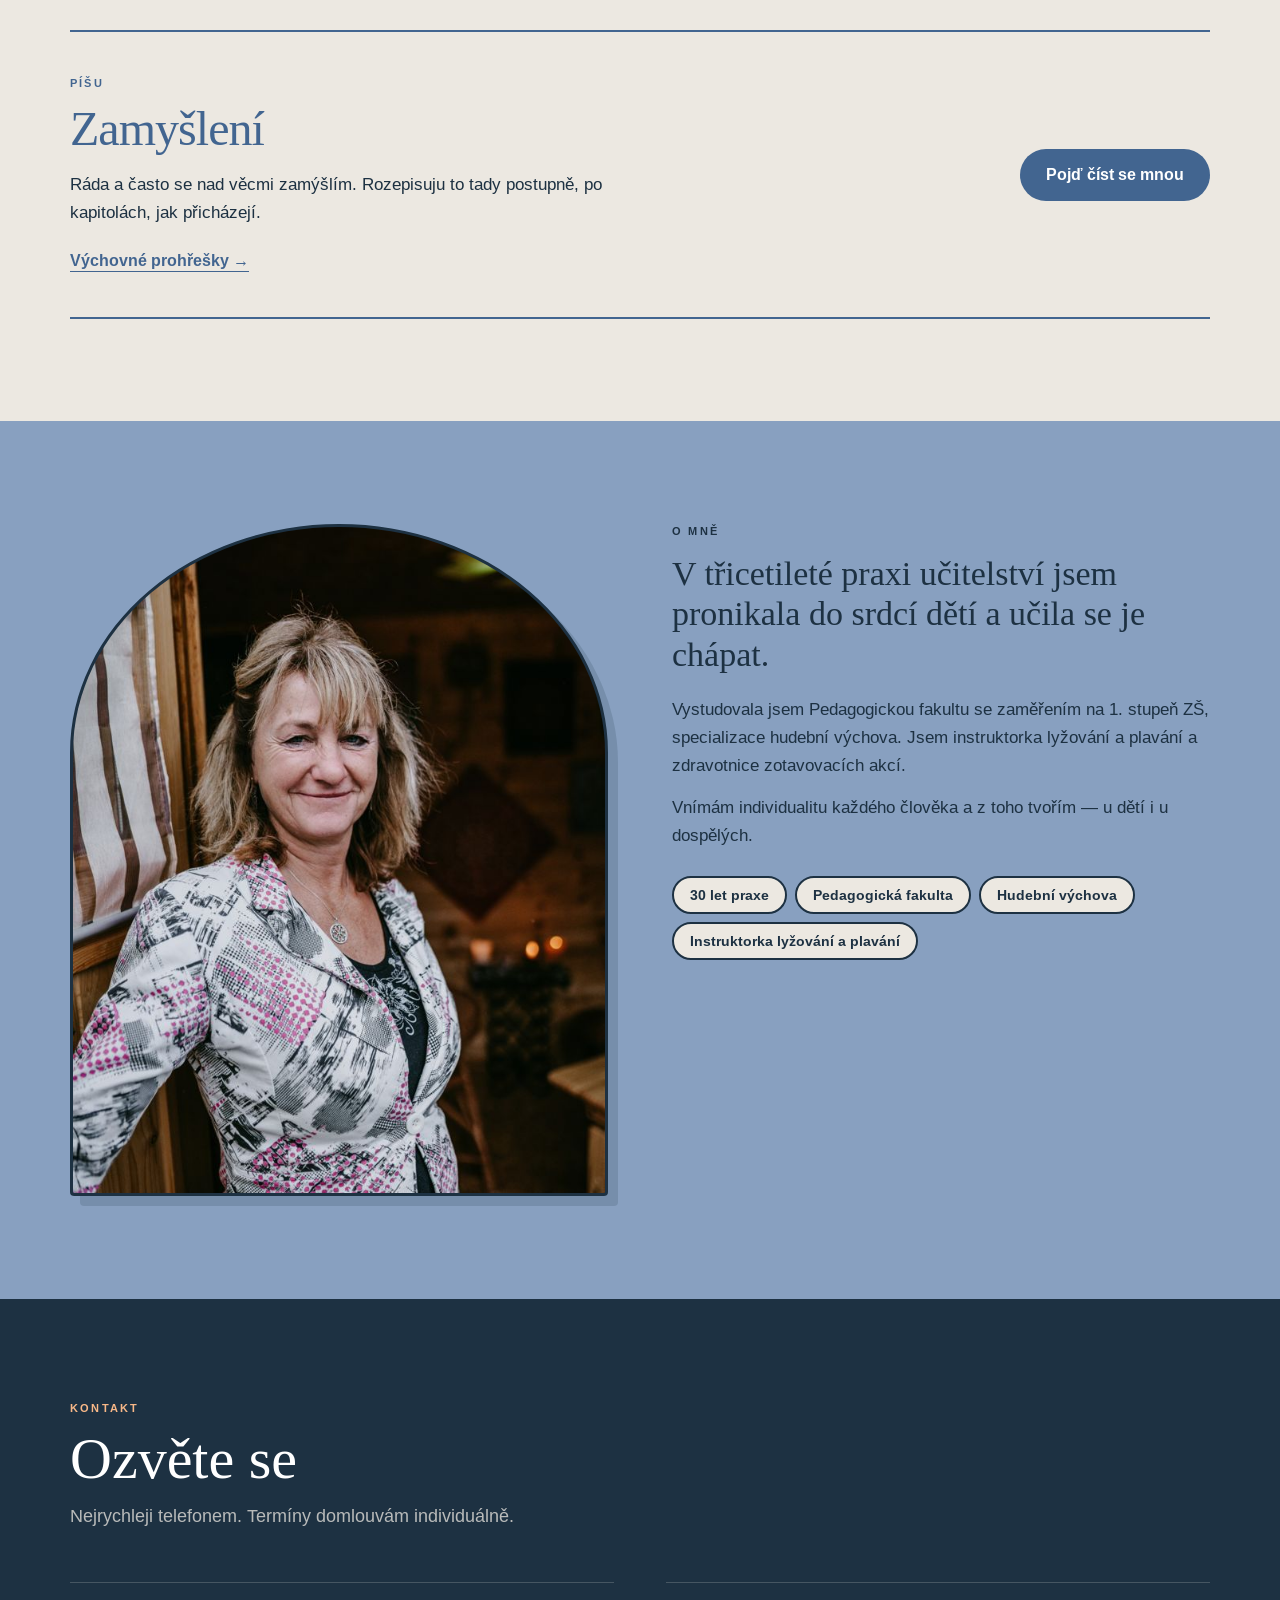
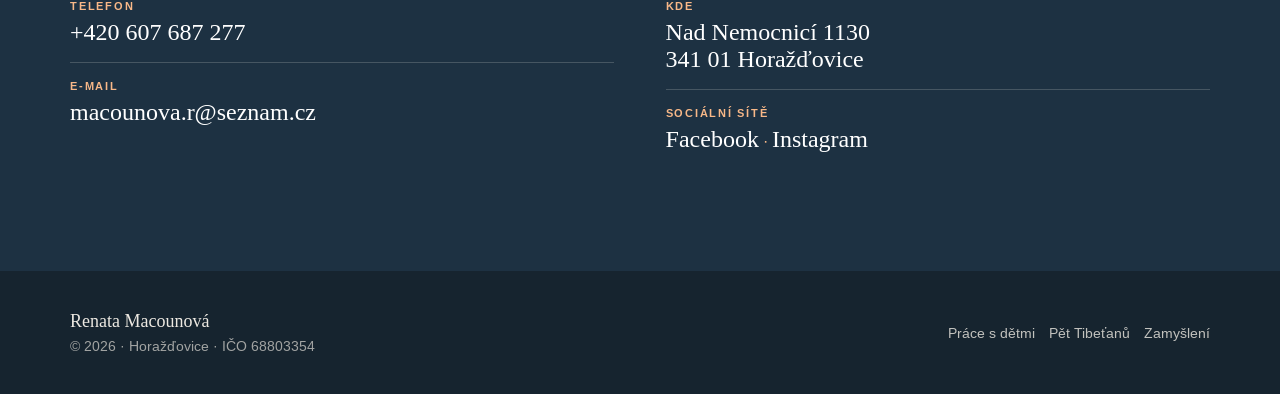
==== commit 2a8188a9: "Add Výchovné prohřešky excerpt" ====
--- a/index.html
+++ b/index.html
@@ -94,7 +94,7 @@
         <a href="/pet-tibetanu/" style="margin-top:26px;align-self:flex-start;background:#1D3142;color:#ECE8E1;padding:14px 26px;font-weight:700;font-size:15.5px;border-radius:100px">Prohlédnout →</a>
       </article>
       <aside class="reading-banner" aria-labelledby="reading-title">
-        <div><div class="reading-label">Píšu</div><h2 id="reading-title">Zamyšlení</h2><p>Ráda a často se nad věcmi zamýšlím. Rozepisuju to tady postupně, po kapitolách, jak přicházejí.</p><a class="reading-latest" href="/zamysleni/vychovna-pout/">Výchovná pouť →</a></div>
+        <div><div class="reading-label">Píšu</div><h2 id="reading-title">Zamyšlení</h2><p>Ráda a často se nad věcmi zamýšlím. Rozepisuju to tady postupně, po kapitolách, jak přicházejí.</p><a class="reading-latest" href="/zamysleni/vychovne-prohresky/">Výchovné prohřešky →</a></div>
         <a class="reading-button" href="/zamysleni/">Pojď číst se mnou</a>
       </aside>
     </div>
